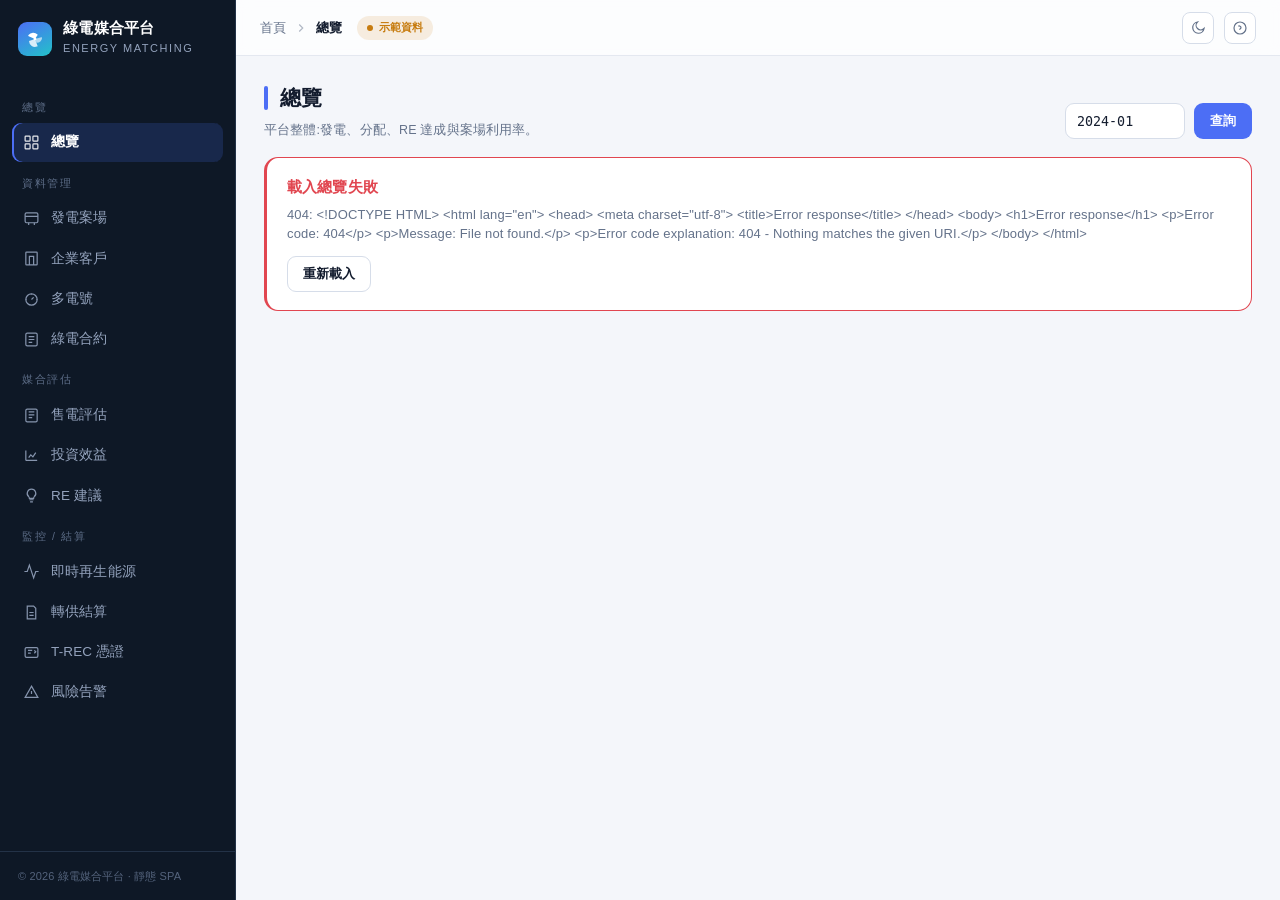
==== web/index.html @ 290f30bc "Merge branch 'fix/ux-improvements' fix(ux): auto-run flagships, 億 number format, live help panel, na" ====
<!doctype html>
<html lang="zh-Hant">
<head>
  <meta charset="utf-8">
  <meta name="viewport" content="width=device-width, initial-scale=1">
  <title>綠電媒合平台</title>
  <link rel="icon" href="data:image/svg+xml,%3Csvg xmlns='http://www.w3.org/2000/svg' viewBox='0 0 24 24'%3E%3Ccircle cx='12' cy='12' r='11' fill='%234C6EF5'/%3E%3Ccircle cx='12' cy='12' r='2' fill='white'/%3E%3C/svg%3E">
  <link rel="stylesheet" href="styles.css">
</head>
<body>
  <div class="app">
    <aside class="rail">
      <div class="brand">
        <span class="mark" aria-hidden="true">
          <svg viewBox="0 0 24 24" fill="none"><path d="M12 12 4.4 8.6c-.5-.2-.6-.9-.2-1.3A7 7 0 0 1 15 6.7c.4.4.2 1-.3 1.2L12 12Z" fill="#fff"/><path d="M12 12 15 20c.2.5-.1 1.1-.7 1.1A7 7 0 0 1 4.9 15c-.2-.6.3-1 .9-.8L12 12Z" fill="#fff" opacity=".82"/><path d="M12 12l7.5-2.2c.6-.2 1.1.3 1 .9a7 7 0 0 1-6.4 5.8c-.6 0-1-.6-.7-1.1L12 12Z" fill="#fff" opacity=".62"/><circle cx="12" cy="12" r="1.7" fill="#fff"/></svg>
        </span>
        <span><b>綠電媒合平台</b><em>ENERGY&nbsp;MATCHING</em></span>
      </div>
      <nav class="nav" id="nav">
        <div class="lbl">總覽</div>
        <a data-route="overview"><svg viewBox="0 0 24 24" fill="none" stroke="currentColor" stroke-width="1.7"><rect x="3" y="3" width="7" height="7" rx="1"/><rect x="14" y="3" width="7" height="7" rx="1"/><rect x="3" y="14" width="7" height="7" rx="1"/><rect x="14" y="14" width="7" height="7" rx="1"/></svg>總覽</a>
        <div class="lbl">資料管理</div>
        <a data-route="farms"><svg viewBox="0 0 24 24" fill="none" stroke="currentColor" stroke-width="1.7"><rect x="3" y="4" width="18" height="14" rx="2"/><path d="M3 9h18M8 18v3M16 18v3"/></svg>發電案場</a>
        <a data-route="customers"><svg viewBox="0 0 24 24" fill="none" stroke="currentColor" stroke-width="1.7"><rect x="4" y="3" width="16" height="18" rx="1"/><path d="M9 21V9h6v12M9 7h.01M15 7h.01"/></svg>企業客戶</a>
        <a data-route="meters"><svg viewBox="0 0 24 24" fill="none" stroke="currentColor" stroke-width="1.7"><circle cx="12" cy="12" r="8"/><path d="M12 12l3-3M12 4v1M20 12h-1M4 12h1"/></svg>多電號</a>
        <a data-route="contracts"><svg viewBox="0 0 24 24" fill="none" stroke="currentColor" stroke-width="1.7"><rect x="4" y="3" width="16" height="18" rx="2"/><path d="M8 8h8M8 12h8M8 16h5"/></svg>綠電合約</a>
        <div class="lbl">媒合評估</div>
        <a data-route="evaluate"><svg viewBox="0 0 24 24" fill="none" stroke="currentColor" stroke-width="1.7"><rect x="4" y="3" width="16" height="18" rx="2"/><path d="M8 7h8M8 11h8M8 15h5"/></svg>售電評估</a>
        <a data-route="investment"><svg viewBox="0 0 24 24" fill="none" stroke="currentColor" stroke-width="1.7"><path d="M4 19V5M4 19h16M8 15l3-4 3 3 4-6"/></svg>投資效益</a>
        <a data-route="recommend"><svg viewBox="0 0 24 24" fill="none" stroke="currentColor" stroke-width="1.7"><path d="M9 18h6M10 21h4M12 3a6 6 0 0 0-4 10.5c.5.5 1 1.5 1 2.5h6c0-1 .5-2 1-2.5A6 6 0 0 0 12 3z"/></svg>RE 建議</a>
        <div class="lbl">監控 / 結算</div>
        <a data-route="live"><svg viewBox="0 0 24 24" fill="none" stroke="currentColor" stroke-width="1.7"><path d="M22 12h-4l-3 9L9 3l-3 9H2"/></svg>即時再生能源</a>
        <a data-route="settlement"><svg viewBox="0 0 24 24" fill="none" stroke="currentColor" stroke-width="1.7"><path d="M6 3h9l3 3v15H6z"/><path d="M9 12h6M9 16h6"/></svg>轉供結算</a>
        <a data-route="trecs"><svg viewBox="0 0 24 24" fill="none" stroke="currentColor" stroke-width="1.7"><rect x="3" y="5" width="18" height="14" rx="2"/><path d="M7 9h6M7 13h4M16 9l2 2-2 2"/></svg>T-REC 憑證</a>
        <a data-route="risks"><svg viewBox="0 0 24 24" fill="none" stroke="currentColor" stroke-width="1.7"><path d="M12 3l9 16H3z"/><path d="M12 10v4M12 17h.01"/></svg>風險告警</a>
      </nav>
      <div class="foot">© 2026 綠電媒合平台 · 靜態 SPA</div>
    </aside>

    <div class="main">
      <div class="topbar">
        <div class="crumb"><span>首頁</span>
          <svg viewBox="0 0 24 24" fill="none" stroke="currentColor" stroke-width="2"><path d="M9 6l6 6-6 6"/></svg>
          <b id="crumb-page">售電評估工具</b></div>
        <span class="databadge" id="dataBadge" tabindex="0"></span>
        <div class="spacer"></div>
        <button class="iconbtn" id="themeBtn" title="切換主題"><svg viewBox="0 0 24 24" fill="none" stroke="currentColor" stroke-width="1.8"><path d="M21 12.8A8.5 8.5 0 1 1 11.2 3a6.6 6.6 0 0 0 9.8 9.8Z"/></svg></button>
        <button class="iconbtn" id="helpBtn" title="說明"><svg viewBox="0 0 24 24" fill="none" stroke="currentColor" stroke-width="1.8"><circle cx="12" cy="12" r="9"/><path d="M9.5 9.5a2.5 2.5 0 0 1 4 2c0 1.5-2 1.8-2 3M12 17h.01"/></svg></button>
      </div>

      <main class="content" id="view"><!-- rendered by app.js --></main>
    </div>
  </div>

  <div class="overlay" id="overlay">
    <div class="modal" role="status" aria-live="polite">
      <div class="spin"><b><svg viewBox="0 0 24 24" fill="none"><path d="M12 12 4.4 8.6c-.5-.2-.6-.9-.2-1.3A7 7 0 0 1 15 6.7c.4.4.2 1-.3 1.2L12 12Z" fill="var(--brand)"/><path d="M12 12 15 20c.2.5-.1 1.1-.7 1.1A7 7 0 0 1 4.9 15c-.2-.6.3-1 .9-.8L12 12Z" fill="var(--brand)" opacity=".7"/><path d="M12 12l7.5-2.2c.6-.2 1.1.3 1 .9a7 7 0 0 1-6.4 5.8c-.6 0-1-.6-.7-1.1L12 12Z" fill="var(--brand)" opacity=".5"/></svg></b></div>
      <h3 id="modal-title">正在求解最佳綠電組合…</h3>
      <div class="mbar"><i></i></div>
      <p>MILP 全域最佳化 · 逐時段媒合 · 約束檢查</p>
    </div>
  </div>

  <div class="overlay" id="helpOverlay">
    <div class="helpcard" role="dialog" aria-label="說明">
      <button class="helpx" id="helpClose" aria-label="關閉">&times;</button>
      <h3>關於這個平台</h3>
      <p class="hlead">綠電媒合平台——台灣企業綠電轉供(Corporate PPA)的媒合與售電決策工具。左側導覽分成三塊:</p>
      <ul class="hlist">
        <li><b>資料管理</b> — 發電案場、企業客戶(可到電號/廠區)、綠電合約。</li>
        <li><b>媒合評估</b> — 售電評估、投資效益、RE 目標建議(核心是逐時段 MILP 媒合)。</li>
        <li><b>監控 / 結算</b> — 轉供結算單、T-REC 憑證、合約風險告警、即時再生能源。</li>
      </ul>
      <p class="hnote"><span class="hb warn">示範資料</span> 代表模擬數字;<span class="hb ok">即時 · 台電資料</span> 代表即時再生能源頁的真實台電來源。</p>
      <div class="hact">
        <a class="btn ghost" href="/docs" target="_blank" rel="noopener">API 文件(Swagger)</a>
        <button class="btn primary" id="helpOk">知道了</button>
      </div>
    </div>
  </div>

  <script src="api.js"></script>
  <script src="app.js"></script>
</body>
</html>
---- web/styles.css ----
/* 綠電媒合平台 — 靜態 SPA 設計系統
   承接已核准 mockup:冷中性底 + 深藍品牌軌;售電端=靛藍、用電端=青綠;
   狀態色(好/負/premium)與品牌色分離;明暗雙主題;數據用等寬 tabular。 */

:root{
  --bg:#F4F6FA; --surface:#FFFFFF; --surface-2:#F8FAFC;
  --line:#E4E8F0; --line-strong:#D6DDE9;
  --ink:#131C2E; --muted:#64728A; --faint:#8A97AC;
  --brand:#4C6EF5; --seller:#4C6EF5; --buyer:#0C9AA0;
  --good:#2FA24D; --bad:#E14650; --warn:#C77C10;
  --seller-soft:rgba(76,110,245,.10); --buyer-soft:rgba(12,154,160,.10);
  --good-soft:rgba(47,162,77,.12); --bad-soft:rgba(225,70,80,.12); --warn-soft:rgba(199,124,16,.13);
  --rail:#0E1826; --rail-2:#132134; --rail-line:#233247; --rail-ink:#93A2BC; --rail-active:#FFFFFF; --rail-active-bg:rgba(76,110,245,.18);
  --kpi-bg:#0E1826; --kpi-line:#243350; --kpi-ink:#EAF0FA; --kpi-muted:#8FA0BD; --kpi-num:#7FA0FF;
  --shadow:0 1px 2px rgba(16,28,48,.04),0 4px 16px rgba(16,28,48,.05);
  --radius:14px; --radius-sm:9px;
  --font-ui:-apple-system,BlinkMacSystemFont,"Segoe UI","PingFang TC","Noto Sans TC","Microsoft JhengHei",sans-serif;
  --font-mono:"SF Mono","JetBrains Mono",ui-monospace,"Menlo","Consolas",monospace;
}
@media (prefers-color-scheme:dark){
  :root{
    --bg:#0A121C; --surface:#101B29; --surface-2:#0D1622;
    --line:#20304A; --line-strong:#2B3C57;
    --ink:#E7EDF6; --muted:#95A4BD; --faint:#6C7D97;
    --brand:#7290FF; --seller:#7290FF; --buyer:#2FC0BE;
    --good:#48C56C; --bad:#FF6068; --warn:#F1A83E;
    --seller-soft:rgba(114,144,255,.14); --buyer-soft:rgba(47,192,190,.13);
    --good-soft:rgba(72,197,108,.14); --bad-soft:rgba(255,96,104,.14); --warn-soft:rgba(241,168,62,.14);
    --rail:#070E17; --rail-2:#0E1826; --rail-line:#1E2C42; --rail-ink:#8595AF; --rail-active-bg:rgba(114,144,255,.16);
    --kpi-bg:#152238; --kpi-line:#26364F; --kpi-ink:#E7EDF6; --kpi-muted:#93A2BC; --kpi-num:#8FA9FF;
    --shadow:0 1px 2px rgba(0,0,0,.3),0 6px 20px rgba(0,0,0,.28);
  }
}
:root[data-theme="light"]{
  --bg:#F4F6FA; --surface:#FFFFFF; --surface-2:#F8FAFC; --line:#E4E8F0; --line-strong:#D6DDE9;
  --ink:#131C2E; --muted:#64728A; --faint:#8A97AC; --brand:#4C6EF5; --seller:#4C6EF5; --buyer:#0C9AA0;
  --good:#2FA24D; --bad:#E14650; --warn:#C77C10;
  --seller-soft:rgba(76,110,245,.10); --buyer-soft:rgba(12,154,160,.10);
  --good-soft:rgba(47,162,77,.12); --bad-soft:rgba(225,70,80,.12); --warn-soft:rgba(199,124,16,.13);
  --rail:#0E1826; --rail-2:#132134; --rail-line:#233247; --rail-ink:#93A2BC; --rail-active-bg:rgba(76,110,245,.18);
  --kpi-bg:#0E1826; --kpi-line:#243350; --kpi-ink:#EAF0FA; --kpi-muted:#8FA0BD; --kpi-num:#7FA0FF;
  --shadow:0 1px 2px rgba(16,28,48,.04),0 4px 16px rgba(16,28,48,.05);
}
:root[data-theme="dark"]{
  --bg:#0A121C; --surface:#101B29; --surface-2:#0D1622; --line:#20304A; --line-strong:#2B3C57;
  --ink:#E7EDF6; --muted:#95A4BD; --faint:#6C7D97; --brand:#7290FF; --seller:#7290FF; --buyer:#2FC0BE;
  --good:#48C56C; --bad:#FF6068; --warn:#F1A83E;
  --seller-soft:rgba(114,144,255,.14); --buyer-soft:rgba(47,192,190,.13);
  --good-soft:rgba(72,197,108,.14); --bad-soft:rgba(255,96,104,.14); --warn-soft:rgba(241,168,62,.14);
  --rail:#070E17; --rail-2:#0E1826; --rail-line:#1E2C42; --rail-ink:#8595AF; --rail-active-bg:rgba(114,144,255,.16);
  --kpi-bg:#152238; --kpi-line:#26364F; --kpi-ink:#E7EDF6; --kpi-muted:#93A2BC; --kpi-num:#8FA9FF;
  --shadow:0 1px 2px rgba(0,0,0,.3),0 6px 20px rgba(0,0,0,.28);
}

*{box-sizing:border-box}
html,body{margin:0}
body{background:var(--bg);color:var(--ink);font-family:var(--font-ui);
  font-size:14px;line-height:1.5;-webkit-font-smoothing:antialiased;letter-spacing:.01em}
.num{font-family:var(--font-mono);font-variant-numeric:tabular-nums;letter-spacing:0}
a{color:var(--brand);text-decoration:none}
h1,h2,h3{margin:0;font-weight:650;text-wrap:balance}
button{font-family:inherit}
:focus-visible{outline:2px solid var(--brand);outline-offset:2px;border-radius:6px}

.app{display:grid;grid-template-columns:236px 1fr;min-height:100vh}

/* sidebar */
.rail{background:var(--rail);color:var(--rail-ink);display:flex;flex-direction:column;
  border-right:1px solid var(--rail-line);position:sticky;top:0;height:100vh}
.brand{display:flex;align-items:center;gap:11px;padding:20px 18px 18px}
.brand .mark{width:34px;height:34px;flex:none;border-radius:9px;
  background:linear-gradient(150deg,var(--brand),#22C3C9);display:grid;place-items:center}
.brand .mark svg{width:20px;height:20px}
.brand b{color:#fff;font-size:14.5px;font-weight:680;letter-spacing:.02em;display:block;line-height:1.15}
.brand em{font-size:11px;color:var(--rail-ink);letter-spacing:.14em;font-style:normal}
.nav{display:flex;flex-direction:column;gap:2px;padding:8px 12px;margin-top:4px}
.nav .lbl{font-size:10.5px;letter-spacing:.16em;color:#5C6C86;padding:12px 10px 6px;text-transform:uppercase}
.nav a{display:flex;align-items:center;gap:11px;padding:9px 11px;border-radius:9px;color:var(--rail-ink);
  font-size:13.5px;font-weight:520;cursor:pointer}
.nav a svg{width:17px;height:17px;flex:none;opacity:.9}
.nav a:hover{background:var(--rail-2);color:#D6DEEC}
.nav a.on{background:var(--rail-active-bg);color:var(--rail-active);font-weight:600;box-shadow:inset 2px 0 0 var(--brand)}
.nav a.off{opacity:.4;cursor:not-allowed}
.nav a.off .tag{margin-left:auto;font-size:9.5px;letter-spacing:.1em;border:1px solid var(--rail-line);padding:1px 6px;border-radius:20px}
.rail .foot{margin-top:auto;padding:16px 18px;font-size:11px;color:#54637C;border-top:1px solid var(--rail-line)}

/* topbar */
.main{display:flex;flex-direction:column;min-width:0}
.topbar{height:56px;display:flex;align-items:center;gap:10px;padding:0 24px;
  border-bottom:1px solid var(--line);background:color-mix(in srgb,var(--surface) 72%,transparent);
  backdrop-filter:blur(8px);position:sticky;top:0;z-index:5}
.crumb{display:flex;align-items:center;gap:8px;font-size:13px;color:var(--muted)}
.crumb b{color:var(--ink);font-weight:600}
.crumb svg{width:14px;height:14px;opacity:.5}
.spacer{flex:1}
/* data-provenance badge: amber = simulated demo, green = real Taipower feed */
.databadge{display:inline-flex;align-items:center;gap:6px;height:24px;padding:0 10px;margin-left:4px;
  border-radius:20px;font-size:11px;font-weight:650;letter-spacing:.02em;white-space:nowrap;cursor:help;
  background:var(--warn-soft);color:var(--warn)}
.databadge::before{content:"";width:6px;height:6px;border-radius:50%;background:currentColor;flex:none}
.databadge.real{background:var(--good-soft);color:var(--good)}
.databadge:empty{display:none}
.chip{display:inline-flex;align-items:center;gap:7px;height:32px;padding:0 12px;border-radius:8px;
  border:1px solid var(--line-strong);background:var(--surface);color:var(--ink);font-size:12.5px;font-weight:550;cursor:pointer}
.chip svg{width:14px;height:14px;opacity:.7}
.iconbtn{width:32px;height:32px;display:grid;place-items:center;border-radius:8px;border:1px solid var(--line-strong);
  background:var(--surface);color:var(--muted);cursor:pointer}
.iconbtn svg{width:16px;height:16px}
.iconbtn:hover,.chip:hover{border-color:var(--brand);color:var(--brand)}

/* content */
.content{padding:26px 28px 40px;max-width:1320px;width:100%}
.pagehead{display:flex;align-items:flex-end;gap:16px;flex-wrap:wrap;margin-bottom:18px}
.pagehead .title{display:flex;align-items:center;gap:12px}
.pagehead h1{font-size:21px;letter-spacing:.01em}
.pagehead .bar{width:4px;height:24px;border-radius:3px;background:var(--brand)}
.meta{display:flex;gap:18px;flex-wrap:wrap;color:var(--muted);font-size:12.5px;margin-top:7px}
.meta b{color:var(--ink);font-weight:600}
.headactions{margin-left:auto;display:flex;gap:9px;align-items:center}
.btn{height:36px;padding:0 15px;border-radius:9px;font-size:13px;font-weight:600;cursor:pointer;
  display:inline-flex;align-items:center;gap:8px;border:1px solid transparent}
.btn svg{width:15px;height:15px}
.btn.primary{background:var(--brand);color:#fff}
.btn.primary:hover{filter:brightness(1.06)}
.btn.ghost{background:var(--surface);border-color:var(--line-strong);color:var(--ink)}
.btn.ghost:hover{border-color:var(--brand);color:var(--brand)}
.pill{display:inline-flex;align-items:center;gap:6px;height:24px;padding:0 10px;border-radius:20px;font-size:11.5px;font-weight:650;letter-spacing:.02em}
.pill.ok{background:var(--good-soft);color:var(--good)}
.pill.warnp{background:var(--warn-soft);color:var(--warn)}
.pill.bad{background:var(--bad-soft);color:var(--bad)}
.pill .dot{width:6px;height:6px;border-radius:50%;background:currentColor}

/* form panel */
.formcard{background:var(--surface);border:1px solid var(--line);border-radius:var(--radius);box-shadow:var(--shadow);
  padding:18px 20px;margin-bottom:22px}
.formgrid{display:grid;grid-template-columns:repeat(auto-fit,minmax(180px,1fr));gap:16px;align-items:start}
.field{display:flex;flex-direction:column;gap:6px;min-width:0}
.field label{font-size:12px;color:var(--muted);font-weight:600}
.field label .req{color:var(--bad);margin-left:3px}
.field input,.field select{height:38px;padding:0 11px;border-radius:9px;border:1px solid var(--line-strong);
  background:var(--surface);color:var(--ink);font-size:13.5px;font-family:inherit;width:100%}
.field input.num,.field select{font-variant-numeric:tabular-nums}
.field input:focus,.field select:focus{border-color:var(--brand);outline:none;box-shadow:0 0 0 3px var(--seller-soft)}
.field input[readonly]{background:var(--surface-2);color:var(--muted)}
.field .hint{font-size:11px;color:var(--faint)}
.formactions{margin-top:16px;display:flex;justify-content:flex-end}

/* KPI strip — auto-fit so every strip (6/4/3 KPIs) is responsive without inline overrides */
.kpis{display:grid;grid-template-columns:repeat(auto-fit,minmax(155px,1fr));gap:1px;background:var(--kpi-line);
  border:1px solid var(--kpi-line);border-radius:var(--radius);overflow:hidden;margin-bottom:22px}
.kpi{background:var(--kpi-bg);padding:16px 18px;display:flex;flex-direction:column;gap:9px;min-width:0}
.kpi .k{font-size:11.5px;color:var(--kpi-muted);letter-spacing:.03em}
.kpi .v{font-size:23px;font-weight:680;color:var(--kpi-ink);line-height:1}
.kpi .v.hl{color:var(--kpi-num)}
.kpi .v small{font-size:12px;font-weight:600;color:var(--kpi-muted);margin-left:3px}
.kpi .sub{font-size:11px;color:var(--kpi-muted)}
.kpi .sub.up{color:#59D07F}
.kpi .sub.down{color:#FF8088}

/* grid + cards */
.grid{display:grid;grid-template-columns:minmax(340px,0.86fr) 1.14fr;gap:18px;align-items:start}
.card{background:var(--surface);border:1px solid var(--line);border-radius:var(--radius);box-shadow:var(--shadow)}
.card .hd{display:flex;align-items:center;gap:10px;padding:15px 18px;border-bottom:1px solid var(--line)}
.card .hd h3{font-size:14.5px}
.card .hd .ic{width:26px;height:26px;border-radius:7px;display:grid;place-items:center}
.card .hd .ic svg{width:15px;height:15px}
.card .hd .aside{margin-left:auto;font-size:11.5px;color:var(--faint)}
.stack{display:flex;flex-direction:column;gap:18px}
.side-seller .hd{border-top:3px solid var(--seller);border-radius:var(--radius) var(--radius) 0 0}
.side-seller .hd .ic{background:var(--seller-soft);color:var(--seller)}
.side-buyer .hd{border-top:3px solid var(--buyer);border-radius:var(--radius) var(--radius) 0 0}
.side-buyer .hd .ic{background:var(--buyer-soft);color:var(--buyer)}

.rows{padding:6px 18px 14px}
.row{display:flex;align-items:baseline;justify-content:space-between;gap:12px;padding:10px 0;border-bottom:1px dashed var(--line)}
.row:last-child{border-bottom:0}
.row .lab{color:var(--muted);font-size:13px}
.row .val{font-size:14.5px;font-weight:600}
.row.total{margin-top:2px;padding-top:13px;border-top:1px solid var(--line-strong);border-bottom:0}
.row.total .lab{color:var(--ink);font-weight:650;font-size:13.5px}
.row.total .val{font-size:20px;font-weight:720}
.u{color:var(--faint);font-size:11px;font-weight:500;margin-left:4px}
.pos{color:var(--good)} .neg{color:var(--bad)} .prem{color:var(--warn)}
.note{margin:2px 18px 14px;font-size:11.5px;color:var(--warn);background:var(--warn-soft);padding:8px 11px;border-radius:8px}

.gauge{display:flex;align-items:center;gap:14px;padding:14px 18px 4px}
.ring{width:66px;height:66px;flex:none;border-radius:50%;position:relative;
  background:conic-gradient(var(--buyer) calc(var(--p,0)*1%),var(--line) 0);display:grid;place-items:center}
.ring::after{content:"";width:50px;height:50px;border-radius:50%;background:var(--surface);position:absolute}
.ring b{position:relative;font-family:var(--font-mono);font-size:14px;font-weight:700}
.g-meta .big{font-size:13px;color:var(--muted)}
.g-meta .big b{color:var(--ink);font-weight:650}
.barwrap{margin-top:8px;height:7px;border-radius:6px;background:var(--line);overflow:hidden;width:190px;max-width:100%}
.barwrap i{display:block;height:100%;background:var(--buyer);border-radius:6px}
.target-flag{font-size:11px;color:var(--muted);margin-top:6px}

/* tables */
.tablewrap{overflow-x:auto}
table{width:100%;border-collapse:collapse;font-size:13px}
th,td{text-align:right;padding:11px 14px;white-space:nowrap}
th:first-child,td:first-child{text-align:left}
thead th{font-size:11px;font-weight:600;color:var(--faint);letter-spacing:.04em;border-bottom:1px solid var(--line);background:var(--surface-2)}
tbody td{border-bottom:1px solid var(--line)}
tbody tr:last-child td{border-bottom:0}
tbody tr:hover td{background:var(--surface-2)}
tbody tr.totalrow td{border-top:2px solid var(--line-strong);font-weight:650;background:var(--surface-2)}
tbody tr.totalrow:hover td{background:var(--surface-2)}
td.empty{text-align:center;color:var(--faint);padding:22px}
.code{font-family:var(--font-mono);font-weight:600;color:var(--brand)}
.barcell{display:inline-flex;align-items:center;gap:8px;justify-content:flex-end}
.minibar{width:52px;height:6px;border-radius:4px;background:var(--line);overflow:hidden}
.minibar i{display:block;height:100%;background:var(--seller)}
.tag-slot{display:inline-block;font-size:11px;font-weight:600;padding:2px 8px;border-radius:6px}
.s-peak{background:var(--bad-soft);color:var(--bad)}
.s-half{background:var(--warn-soft);color:var(--warn)}
.s-off{background:var(--good-soft);color:var(--good)}
.re-bar{display:inline-block;width:46px;height:6px;border-radius:4px;background:var(--line);overflow:hidden;vertical-align:middle;margin-left:8px}
.re-bar i{display:block;height:100%;background:var(--buyer)}
.slotnote{padding:12px 18px 16px;font-size:12px;color:var(--muted);border-top:1px solid var(--line)}
.slotnote b{color:var(--ink);font-weight:600}
.slotnote svg{width:14px;height:14px;flex:none;vertical-align:-2px;margin-right:5px}

.period-input{height:36px;padding:0 11px;border-radius:9px;border:1px solid var(--line-strong);
  background:var(--surface);color:var(--ink);font-family:var(--font-mono);width:120px}
.period-input:focus{border-color:var(--brand);outline:none;box-shadow:0 0 0 3px var(--seller-soft)}
.section-gap{margin-top:18px}
.foot-note{margin-top:22px;font-size:11.5px;color:var(--faint);display:flex;align-items:center;gap:8px}
.foot-note svg{width:14px;height:14px;flex:none}

/* error / placeholder */
.errbox{background:var(--surface);border:1px solid var(--bad);border-left:3px solid var(--bad);
  border-radius:var(--radius);padding:18px 20px;color:var(--ink)}
.errbox h3{color:var(--bad);font-size:15px;margin-bottom:6px}
.errbox p{margin:0 0 12px;color:var(--muted);font-size:13px}
.placeholder{background:var(--surface);border:1px solid var(--line);border-radius:var(--radius);box-shadow:var(--shadow);
  padding:44px 30px;text-align:center;color:var(--muted)}
.placeholder .big{font-size:40px;margin-bottom:12px}
.placeholder h2{font-size:18px;color:var(--ink);margin-bottom:8px}
.placeholder p{margin:0 auto;max-width:440px;font-size:13.5px;line-height:1.7}

/* modal */
.overlay{position:fixed;inset:0;background:rgba(12,20,32,.52);backdrop-filter:blur(3px);
  display:none;place-items:center;z-index:40}
.overlay.show{display:grid}
.modal{background:var(--surface);border:1px solid var(--line);border-radius:16px;box-shadow:0 20px 60px rgba(0,0,0,.3);
  width:min(400px,90vw);padding:34px 34px 30px;text-align:center}
.spin{width:76px;height:76px;margin:0 auto 20px;border-radius:50%;position:relative;
  background:conic-gradient(var(--brand) 0 78%,var(--line) 0);animation:rot 1s linear infinite}
.spin::after{content:"";position:absolute;inset:8px;border-radius:50%;background:var(--surface)}
.spin b{position:absolute;inset:0;display:grid;place-items:center;z-index:1}
.spin b svg{width:26px;height:26px}
@keyframes rot{to{transform:rotate(360deg)}}
.modal h3{font-size:16px;margin-bottom:16px}
.mbar{height:8px;border-radius:6px;background:var(--line);overflow:hidden}
.mbar i{display:block;height:100%;width:10%;background:linear-gradient(90deg,var(--brand),#22C3C9);border-radius:6px;
  animation:load 2s ease forwards}
@keyframes load{to{width:94%}}
.modal p{color:var(--muted);font-size:12px;margin:14px 0 0}
/* help panel */
.helpcard{position:relative;background:var(--surface);border:1px solid var(--line);border-radius:16px;
  box-shadow:0 20px 60px rgba(0,0,0,.3);width:min(500px,92vw);padding:26px 26px 22px;text-align:left}
.helpcard h3{font-size:17px;margin-bottom:10px}
.helpcard .hlead{color:var(--muted);font-size:13px;line-height:1.7;margin:0 0 12px}
.helpcard .hlist{margin:0 0 14px;padding-left:18px;display:flex;flex-direction:column;gap:7px}
.helpcard .hlist li{font-size:13px;color:var(--ink);line-height:1.6}
.helpcard .hlist b{color:var(--brand);font-weight:650}
.helpcard .hnote{font-size:12px;color:var(--muted);line-height:1.9;margin:0 0 18px}
.helpcard .hb{display:inline-flex;align-items:center;height:20px;padding:0 8px;border-radius:20px;font-size:11px;font-weight:650}
.helpcard .hb.warn{background:var(--warn-soft);color:var(--warn)}
.helpcard .hb.ok{background:var(--good-soft);color:var(--good)}
.helpcard .hact{display:flex;gap:10px;justify-content:flex-end}
.helpcard .helpx{position:absolute;top:12px;right:14px;background:none;border:0;color:var(--faint);font-size:24px;line-height:1;cursor:pointer}
.helpcard .helpx:hover{color:var(--ink)}
@media (prefers-reduced-motion:reduce){.spin{animation:none}.mbar i{animation:none;width:94%}}

/* ---- responsive: sidebar becomes a sticky top bar (brand + horizontal-scroll nav) ---- */
@media (max-width:1080px){
  .app{display:flex;flex-direction:column}
  .rail{flex:none;position:sticky;top:0;z-index:20;height:auto;flex-direction:row;
    flex-wrap:nowrap;align-items:center;gap:10px;padding:8px 12px;
    border-right:0;border-bottom:1px solid var(--rail-line)}
  .brand{flex:none;padding:2px 2px;gap:9px}
  .brand em{display:none}
  .rail .nav{flex:1 1 auto;min-width:0;flex-direction:row;flex-wrap:nowrap;overflow-x:auto;
    gap:4px;margin-top:0;padding:2px 0;-webkit-overflow-scrolling:touch;scrollbar-width:none}
  .rail .nav::-webkit-scrollbar{display:none}
  .rail .nav .lbl,.rail .foot{display:none}
  .nav a{flex:none;padding:8px 11px;font-size:12.5px;white-space:nowrap}
  .nav a.on{box-shadow:inset 0 -2px 0 var(--brand)}
  .topbar{position:static}
  .grid{grid-template-columns:1fr}
  .content{padding:22px 18px 32px;max-width:100%}
}
@media (max-width:560px){
  .content{padding:16px 13px 28px}
  .brand b{font-size:13px}
  .kpi{padding:13px 14px}
  .kpi .v{font-size:19px}
  .kpi .v small{font-size:11px}
  .pagehead h1{font-size:19px}
  .topbar{padding:0 14px}
  .card .hd{padding:13px 15px}
  .crumb span:first-child,.crumb svg{display:none}
  .databadge{margin-left:2px}
}
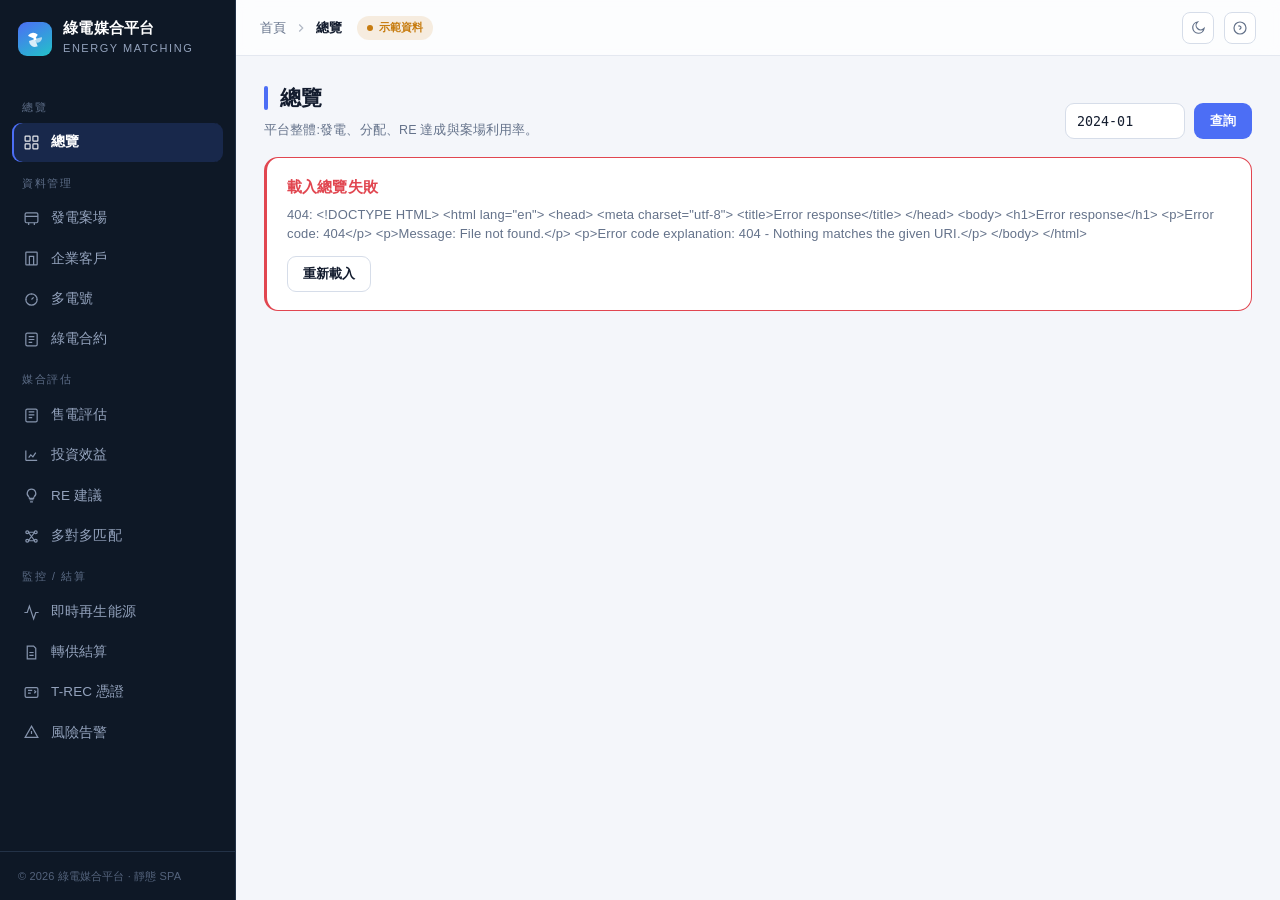
==== commit 85da1d71: "feat: add interactive 多對多匹配 scenario explorer page New "多對多匹配" page under 媒合評估 that visualizes the m" ====
--- a/web/index.html
+++ b/web/index.html
@@ -8,6 +8,7 @@
   <link rel="stylesheet" href="styles.css">
 </head>
 <body>
+  <div id="loadbar" aria-hidden="true"></div>
   <div class="app">
     <aside class="rail">
       <div class="brand">
@@ -28,6 +29,7 @@
         <a data-route="evaluate"><svg viewBox="0 0 24 24" fill="none" stroke="currentColor" stroke-width="1.7"><rect x="4" y="3" width="16" height="18" rx="2"/><path d="M8 7h8M8 11h8M8 15h5"/></svg>售電評估</a>
         <a data-route="investment"><svg viewBox="0 0 24 24" fill="none" stroke="currentColor" stroke-width="1.7"><path d="M4 19V5M4 19h16M8 15l3-4 3 3 4-6"/></svg>投資效益</a>
         <a data-route="recommend"><svg viewBox="0 0 24 24" fill="none" stroke="currentColor" stroke-width="1.7"><path d="M9 18h6M10 21h4M12 3a6 6 0 0 0-4 10.5c.5.5 1 1.5 1 2.5h6c0-1 .5-2 1-2.5A6 6 0 0 0 12 3z"/></svg>RE 建議</a>
+        <a data-route="matchmap"><svg viewBox="0 0 24 24" fill="none" stroke="currentColor" stroke-width="1.7"><circle cx="6" cy="6" r="2"/><circle cx="6" cy="18" r="2"/><circle cx="18" cy="6" r="2"/><circle cx="18" cy="18" r="2"/><path d="M8 6.7l8 10.6M8 17.3l8-10.6M8 6h8M8 18h8"/></svg>多對多匹配</a>
         <div class="lbl">監控 / 結算</div>
         <a data-route="live"><svg viewBox="0 0 24 24" fill="none" stroke="currentColor" stroke-width="1.7"><path d="M22 12h-4l-3 9L9 3l-3 9H2"/></svg>即時再生能源</a>
         <a data-route="settlement"><svg viewBox="0 0 24 24" fill="none" stroke="currentColor" stroke-width="1.7"><path d="M6 3h9l3 3v15H6z"/><path d="M9 12h6M9 16h6"/></svg>轉供結算</a>
--- a/web/styles.css
+++ b/web/styles.css
@@ -194,8 +194,26 @@
 .barwrap i{display:block;height:100%;background:var(--buyer);border-radius:6px}
 .target-flag{font-size:11px;color:var(--muted);margin-top:6px}
 
+/* top loading bar — light, non-blocking */
+#loadbar{position:fixed;top:0;left:0;right:0;height:3px;z-index:60;opacity:0;pointer-events:none;
+  transition:opacity .25s ease;overflow:hidden}
+#loadbar.on{opacity:1}
+#loadbar::before{content:"";position:absolute;top:0;bottom:0;width:38%;
+  background:linear-gradient(90deg,transparent,var(--brand),transparent);
+  animation:loadslide 1.05s cubic-bezier(.4,0,.2,1) infinite}
+@keyframes loadslide{0%{left:-40%}100%{left:100%}}
+@media (prefers-reduced-motion:reduce){#loadbar::before{animation:none;width:100%;opacity:.55;background:var(--brand)}}
+
 /* tables */
-.tablewrap{overflow-x:auto}
+.tablewrap{overflow-x:auto;
+  background:
+    linear-gradient(to right, var(--surface) 30%, transparent) left center,
+    linear-gradient(to left, var(--surface) 30%, transparent) right center,
+    linear-gradient(to right, rgba(90,110,150,.22), transparent) left center,
+    linear-gradient(to left, rgba(90,110,150,.22), transparent) right center;
+  background-repeat:no-repeat;
+  background-size:46px 100%, 46px 100%, 15px 100%, 15px 100%;
+  background-attachment:local, local, scroll, scroll}
 table{width:100%;border-collapse:collapse;font-size:13px}
 th,td{text-align:right;padding:11px 14px;white-space:nowrap}
 th:first-child,td:first-child{text-align:left}
@@ -303,3 +321,58 @@
   .crumb span:first-child,.crumb svg{display:none}
   .databadge{margin-left:2px}
 }
+
+/* 多對多匹配:Sankey 式配置圖 */
+.mm-legend{display:flex;align-items:center;justify-content:space-between;gap:10px;
+  padding:14px 16px 4px;font-size:12px;color:var(--muted)}
+.mm-lg{display:inline-flex;align-items:center;gap:6px;font-weight:600;color:var(--ink)}
+.mm-lg::before{content:"";width:11px;height:11px;border-radius:3px;background:var(--line-strong)}
+.mm-lg.farm::before{background:var(--good)}
+.mm-lg.cust::before{background:var(--buyer)}
+.mm-arrow{color:var(--good);font-weight:700;letter-spacing:.05em}
+.mm-wrap{width:100%;overflow-x:auto;padding:4px 12px 10px}
+.mm-svg{width:100%;height:auto;display:block;min-width:560px}
+.mm-svg text{font-family:var(--font-ui)}
+.mm-flow{fill:var(--good);stroke:var(--good);transition:opacity .15s}
+.mm-flow.real{opacity:.46;stroke-width:.5}
+.mm-flow.hypo{opacity:.24;stroke-width:1;stroke-dasharray:5 3}
+.mm-svg:has(.mm-flow:hover) .mm-flow{opacity:.1}
+.mm-svg .mm-flow:hover{opacity:.92}
+.mm-node rect{fill:var(--surface);stroke:var(--line-strong);stroke-width:1.4}
+.mm-farm rect{stroke:var(--good)}
+.mm-cust rect{stroke:var(--buyer)}
+.mm-node .mm-t1{font-size:14px;font-weight:700;fill:var(--ink)}
+.mm-node .mm-t2{font-size:11px;fill:var(--muted);font-family:var(--font-mono)}
+.mm-caps{display:flex;justify-content:space-between;gap:12px;padding:2px 16px 14px;
+  font-size:12px;font-weight:600}
+.mm-caps span:first-child{color:var(--good)}
+.mm-caps span:last-child{color:var(--buyer);text-align:right}
+@media (max-width:640px){ .mm-caps{flex-direction:column;gap:5px} .mm-caps span:last-child{text-align:left} }
+
+/* 多對多匹配:情境設定面板 */
+.mm-panel{margin-bottom:16px}
+.mm-panelbody{padding:14px 16px 16px;display:flex;flex-direction:column;gap:14px}
+.mm-pricerow{display:flex;align-items:center;gap:12px;flex-wrap:wrap}
+.mm-pricerow label{display:inline-flex;align-items:center;gap:8px;font-weight:600;font-size:13px}
+.mm-pricerow input{width:88px;padding:6px 9px;border:1px solid var(--line-strong);border-radius:var(--radius-sm);
+  background:var(--surface-2);color:var(--ink)}
+.mm-pricerow .hint{font-size:11.5px;color:var(--muted)}
+.mm-picks{display:grid;grid-template-columns:1fr 1fr;gap:14px}
+.mm-col{border:1px solid var(--line);border-radius:var(--radius-sm);background:var(--surface-2);overflow:hidden}
+.mm-colhd{display:flex;align-items:center;justify-content:space-between;gap:8px;
+  padding:9px 12px;border-bottom:1px solid var(--line);font-size:12px;font-weight:700;color:var(--muted)}
+.mm-all{border:1px solid var(--line-strong);background:var(--surface);color:var(--brand);
+  font-size:11px;font-weight:600;padding:3px 8px;border-radius:6px;cursor:pointer}
+.mm-all:hover{background:var(--seller-soft)}
+.mm-list{max-height:230px;overflow-y:auto;padding:6px}
+.mm-pick{display:flex;align-items:center;gap:8px;padding:6px 8px;border-radius:6px;font-size:13px;cursor:pointer}
+.mm-pick:hover{background:var(--surface)}
+.mm-pick.cust{justify-content:space-between}
+.mm-pick label{display:flex;align-items:center;gap:8px;cursor:pointer;min-width:0;flex:1}
+.mm-pick input[type=checkbox]{flex:none;width:15px;height:15px;accent-color:var(--brand)}
+.mm-pick .nm{overflow:hidden;text-overflow:ellipsis;white-space:nowrap}
+.mm-re{flex:none;display:inline-flex;align-items:center;gap:4px;font-size:11px;color:var(--muted)}
+.mm-re input{width:52px;padding:4px 6px;border:1px solid var(--line-strong);border-radius:6px;
+  background:var(--surface);color:var(--ink);text-align:right}
+.mm-panelactions{display:flex;justify-content:flex-end}
+@media (max-width:720px){ .mm-picks{grid-template-columns:1fr} }
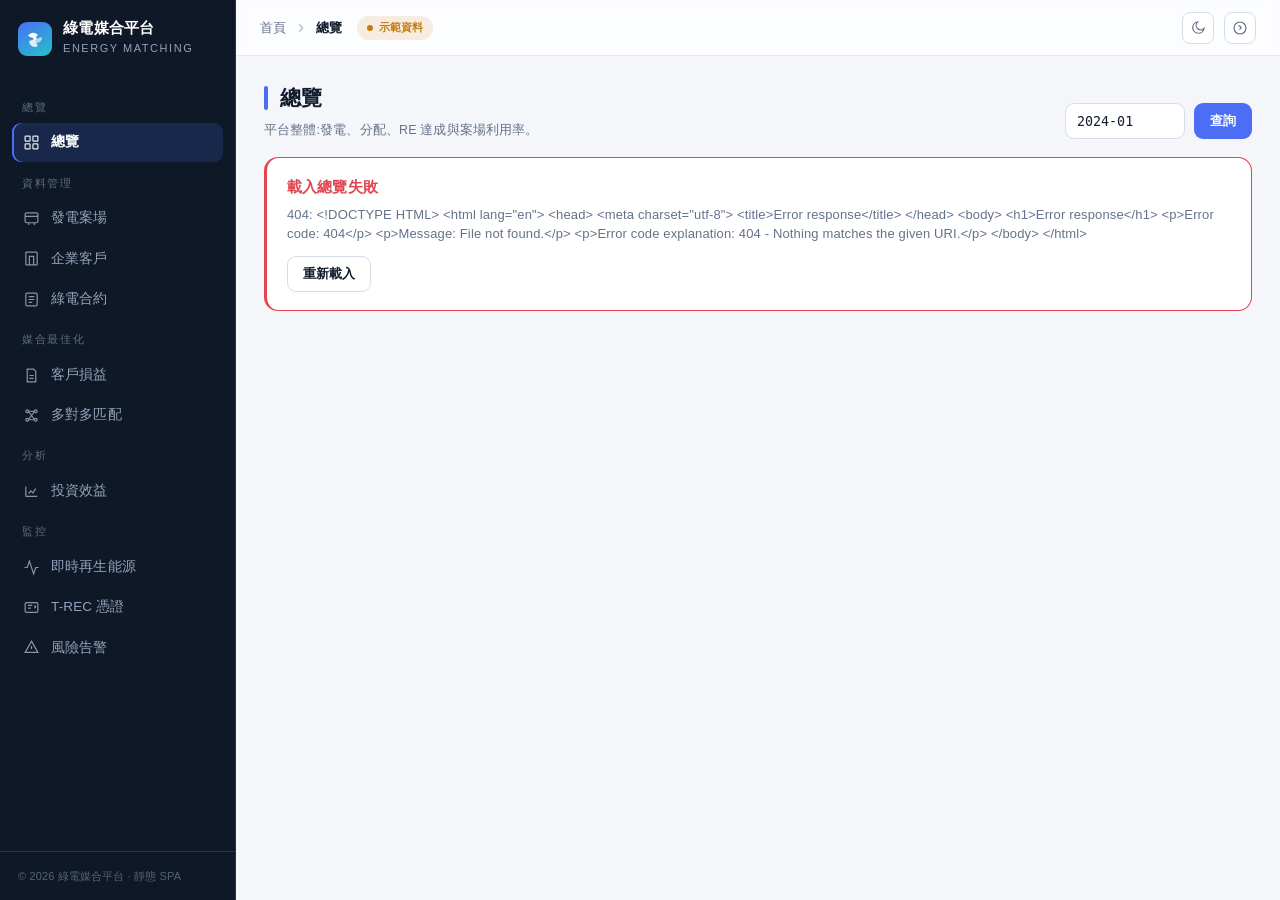
==== commit 6e71b196: "refactor: consolidate navigation with segmented sub-tabs Reduce the sidebar from 13 items to 10 by f" ====
--- a/web/index.html
+++ b/web/index.html
@@ -23,16 +23,14 @@
         <div class="lbl">資料管理</div>
         <a data-route="farms"><svg viewBox="0 0 24 24" fill="none" stroke="currentColor" stroke-width="1.7"><rect x="3" y="4" width="18" height="14" rx="2"/><path d="M3 9h18M8 18v3M16 18v3"/></svg>發電案場</a>
         <a data-route="customers"><svg viewBox="0 0 24 24" fill="none" stroke="currentColor" stroke-width="1.7"><rect x="4" y="3" width="16" height="18" rx="1"/><path d="M9 21V9h6v12M9 7h.01M15 7h.01"/></svg>企業客戶</a>
-        <a data-route="meters"><svg viewBox="0 0 24 24" fill="none" stroke="currentColor" stroke-width="1.7"><circle cx="12" cy="12" r="8"/><path d="M12 12l3-3M12 4v1M20 12h-1M4 12h1"/></svg>多電號</a>
         <a data-route="contracts"><svg viewBox="0 0 24 24" fill="none" stroke="currentColor" stroke-width="1.7"><rect x="4" y="3" width="16" height="18" rx="2"/><path d="M8 8h8M8 12h8M8 16h5"/></svg>綠電合約</a>
-        <div class="lbl">媒合評估</div>
-        <a data-route="evaluate"><svg viewBox="0 0 24 24" fill="none" stroke="currentColor" stroke-width="1.7"><rect x="4" y="3" width="16" height="18" rx="2"/><path d="M8 7h8M8 11h8M8 15h5"/></svg>售電評估</a>
+        <div class="lbl">媒合最佳化</div>
+        <a data-route="evaluate"><svg viewBox="0 0 24 24" fill="none" stroke="currentColor" stroke-width="1.7"><path d="M6 3h9l3 3v15H6z"/><path d="M9 12h6M9 16h6"/></svg>客戶損益</a>
+        <a data-route="matchmap"><svg viewBox="0 0 24 24" fill="none" stroke="currentColor" stroke-width="1.7"><circle cx="6" cy="6" r="2"/><circle cx="6" cy="18" r="2"/><circle cx="18" cy="6" r="2"/><circle cx="18" cy="18" r="2"/><path d="M8 6.7l8 10.6M8 17.3l8-10.6M8 6h8M8 18h8"/></svg>多對多匹配</a>
+        <div class="lbl">分析</div>
         <a data-route="investment"><svg viewBox="0 0 24 24" fill="none" stroke="currentColor" stroke-width="1.7"><path d="M4 19V5M4 19h16M8 15l3-4 3 3 4-6"/></svg>投資效益</a>
-        <a data-route="recommend"><svg viewBox="0 0 24 24" fill="none" stroke="currentColor" stroke-width="1.7"><path d="M9 18h6M10 21h4M12 3a6 6 0 0 0-4 10.5c.5.5 1 1.5 1 2.5h6c0-1 .5-2 1-2.5A6 6 0 0 0 12 3z"/></svg>RE 建議</a>
-        <a data-route="matchmap"><svg viewBox="0 0 24 24" fill="none" stroke="currentColor" stroke-width="1.7"><circle cx="6" cy="6" r="2"/><circle cx="6" cy="18" r="2"/><circle cx="18" cy="6" r="2"/><circle cx="18" cy="18" r="2"/><path d="M8 6.7l8 10.6M8 17.3l8-10.6M8 6h8M8 18h8"/></svg>多對多匹配</a>
-        <div class="lbl">監控 / 結算</div>
+        <div class="lbl">監控</div>
         <a data-route="live"><svg viewBox="0 0 24 24" fill="none" stroke="currentColor" stroke-width="1.7"><path d="M22 12h-4l-3 9L9 3l-3 9H2"/></svg>即時再生能源</a>
-        <a data-route="settlement"><svg viewBox="0 0 24 24" fill="none" stroke="currentColor" stroke-width="1.7"><path d="M6 3h9l3 3v15H6z"/><path d="M9 12h6M9 16h6"/></svg>轉供結算</a>
         <a data-route="trecs"><svg viewBox="0 0 24 24" fill="none" stroke="currentColor" stroke-width="1.7"><rect x="3" y="5" width="18" height="14" rx="2"/><path d="M7 9h6M7 13h4M16 9l2 2-2 2"/></svg>T-REC 憑證</a>
         <a data-route="risks"><svg viewBox="0 0 24 24" fill="none" stroke="currentColor" stroke-width="1.7"><path d="M12 3l9 16H3z"/><path d="M12 10v4M12 17h.01"/></svg>風險告警</a>
       </nav>
--- a/web/styles.css
+++ b/web/styles.css
@@ -110,6 +110,14 @@
 
 /* content */
 .content{padding:26px 28px 40px;max-width:1320px;width:100%}
+/* segmented sub-tabs (整併後的頁內分頁切換) */
+.subtabs{display:inline-flex;gap:4px;background:var(--surface-2);border:1px solid var(--line);
+  border-radius:11px;padding:4px;margin-bottom:18px;max-width:100%;overflow-x:auto}
+.subtab{padding:7px 15px;border-radius:8px;font-size:13px;font-weight:600;color:var(--muted);
+  text-decoration:none;white-space:nowrap;transition:color .12s,background .12s}
+.subtab:hover{color:var(--ink)}
+.subtab.on{background:var(--surface);color:var(--ink);box-shadow:var(--shadow)}
+
 .pagehead{display:flex;align-items:flex-end;gap:16px;flex-wrap:wrap;margin-bottom:18px}
 .pagehead .title{display:flex;align-items:center;gap:12px}
 .pagehead h1{font-size:21px;letter-spacing:.01em}
@@ -343,6 +351,11 @@
 .mm-cust rect{stroke:var(--buyer)}
 .mm-node .mm-t1{font-size:14px;font-weight:700;fill:var(--ink)}
 .mm-node .mm-t2{font-size:11px;fill:var(--muted);font-family:var(--font-mono)}
+.mm-node .mm-t2.warn{fill:var(--warn)}
+.mm-supply-note{display:flex;gap:10px;align-items:flex-start;margin:0 0 16px;padding:12px 15px;
+  border:1px solid var(--warn);background:var(--warn-soft);border-radius:var(--radius-sm);
+  font-size:12.5px;line-height:1.65;color:var(--ink)}
+.mm-supply-note svg{width:18px;height:18px;flex:none;color:var(--warn);margin-top:1px}
 .mm-caps{display:flex;justify-content:space-between;gap:12px;padding:2px 16px 14px;
   font-size:12px;font-weight:600}
 .mm-caps span:first-child{color:var(--good)}
@@ -367,12 +380,54 @@
 .mm-list{max-height:230px;overflow-y:auto;padding:6px}
 .mm-pick{display:flex;align-items:center;gap:8px;padding:6px 8px;border-radius:6px;font-size:13px;cursor:pointer}
 .mm-pick:hover{background:var(--surface)}
-.mm-pick.cust{justify-content:space-between}
+.mm-pick.cust,.mm-pick.farm{justify-content:space-between}
 .mm-pick label{display:flex;align-items:center;gap:8px;cursor:pointer;min-width:0;flex:1}
 .mm-pick input[type=checkbox]{flex:none;width:15px;height:15px;accent-color:var(--brand)}
 .mm-pick .nm{overflow:hidden;text-overflow:ellipsis;white-space:nowrap}
-.mm-re{flex:none;display:inline-flex;align-items:center;gap:4px;font-size:11px;color:var(--muted)}
-.mm-re input{width:52px;padding:4px 6px;border:1px solid var(--line-strong);border-radius:6px;
+.mm-re,.mm-fi{flex:none;display:inline-flex;align-items:center;gap:4px;font-size:11px;color:var(--muted)}
+.mm-re input,.mm-fi input{width:52px;padding:4px 6px;border:1px solid var(--line-strong);border-radius:6px;
   background:var(--surface);color:var(--ink);text-align:right}
+.mm-fi input{width:56px}
 .mm-panelactions{display:flex;justify-content:flex-end}
 @media (max-width:720px){ .mm-picks{grid-template-columns:1fr} }
+
+/* 多對多匹配:可展開的演算法說明 */
+.mm-explain{margin-top:16px;border:1px solid var(--line);border-radius:var(--radius);
+  background:var(--surface);box-shadow:var(--shadow);overflow:hidden}
+.mm-explain>summary{cursor:pointer;list-style:none;padding:14px 18px;font-weight:700;
+  font-size:14px;color:var(--ink);display:flex;align-items:center;gap:9px;user-select:none}
+.mm-explain>summary::-webkit-details-marker{display:none}
+.mm-explain>summary::before{content:"▸";color:var(--brand);font-size:12px;
+  transition:transform .15s;display:inline-block}
+.mm-explain[open]>summary::before{transform:rotate(90deg)}
+.mm-explain>summary:hover{background:var(--surface-2)}
+.mm-explain-body{padding:6px 22px 20px;font-size:13px;line-height:1.75;
+  color:var(--ink);border-top:1px solid var(--line)}
+.mm-explain-body h4{margin:18px 0 6px;font-size:11.5px;letter-spacing:.05em;
+  text-transform:uppercase;color:var(--muted)}
+.mm-explain-body p{margin:6px 0}
+.mm-explain-body .lead{margin-top:14px}
+.mm-explain-body .muted{color:var(--muted);font-size:12.5px}
+.mm-explain-body ul{margin:6px 0;padding-left:20px}
+.mm-explain-body ul li{margin:4px 0}
+/* 三階段視覺化管線 */
+.mm-expipe{display:grid;grid-template-columns:1fr auto 1fr auto 1fr;gap:10px;align-items:stretch;margin:12px 0 4px}
+.mm-exarr{align-self:center;color:var(--brand);font-size:12px;opacity:.7}
+.mm-exph{border:1px solid var(--line);border-radius:var(--radius-sm);background:var(--surface-2);
+  padding:13px 14px;display:flex;flex-direction:column;gap:9px}
+.mm-exph-h{display:flex;align-items:center;gap:8px;flex-wrap:wrap}
+.mm-exph-h .pn{flex:none;width:20px;height:20px;border-radius:50%;background:var(--brand);color:#fff;
+  font-weight:700;font-size:11px;display:flex;align-items:center;justify-content:center;font-family:var(--font-mono)}
+.mm-exph-h b{font-size:14px}
+.mm-exph-h .tg{font-family:var(--font-mono);font-size:9.5px;letter-spacing:.04em;color:var(--muted);
+  background:var(--surface);border:1px solid var(--line);border-radius:6px;padding:2px 6px}
+.mm-exbars{display:flex;align-items:flex-end;gap:4px;height:38px}
+.mm-exbars i{flex:1;border-radius:3px 3px 1px 1px;opacity:.9}
+.mm-exbars i.g{background:var(--good)} .mm-exbars i.d{background:var(--buyer)}
+.mm-exph p{margin:0;font-size:12px;color:var(--muted);line-height:1.55}
+.mm-ex-link{margin-top:16px}
+.mm-ex-link a{font-weight:600;font-size:13px}
+@media (max-width:640px){
+  .mm-expipe{grid-template-columns:1fr}
+  .mm-exarr{transform:rotate(90deg);justify-self:center}
+}
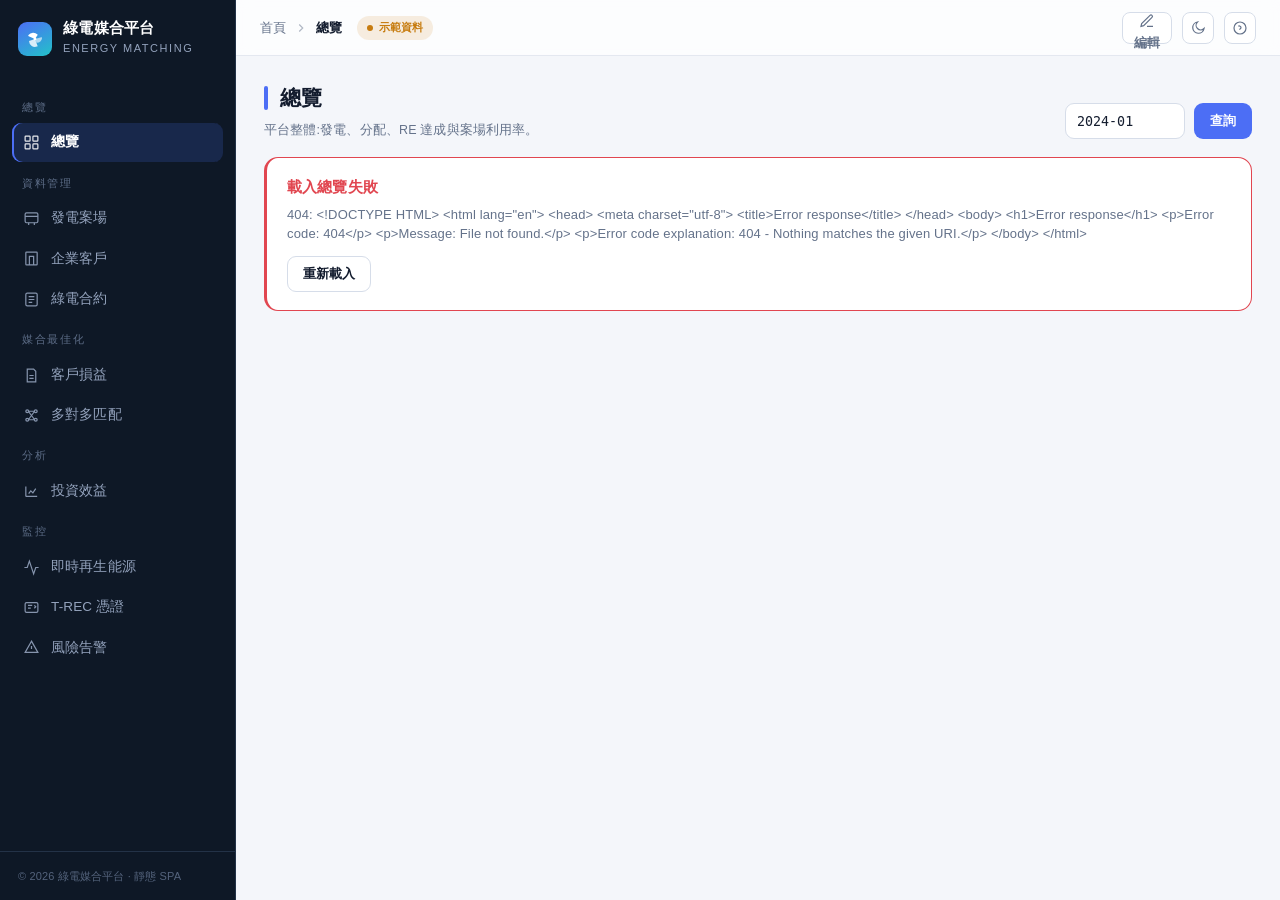
==== commit 17f3fc10: "feat: edit-mode CRUD UI for 發電案場 and 企業客戶 Add an 編輯模式 toggle in the topbar (prompts for the write pa" ====
--- a/web/index.html
+++ b/web/index.html
@@ -44,6 +44,7 @@
           <b id="crumb-page">售電評估工具</b></div>
         <span class="databadge" id="dataBadge" tabindex="0"></span>
         <div class="spacer"></div>
+        <button class="iconbtn editbtn" id="editBtn" title="編輯模式(資料管理)"><svg viewBox="0 0 24 24" fill="none" stroke="currentColor" stroke-width="1.8"><path d="M12 20h9M16.5 3.5a2.1 2.1 0 0 1 3 3L7 19l-4 1 1-4z"/></svg><span>編輯</span></button>
         <button class="iconbtn" id="themeBtn" title="切換主題"><svg viewBox="0 0 24 24" fill="none" stroke="currentColor" stroke-width="1.8"><path d="M21 12.8A8.5 8.5 0 1 1 11.2 3a6.6 6.6 0 0 0 9.8 9.8Z"/></svg></button>
         <button class="iconbtn" id="helpBtn" title="說明"><svg viewBox="0 0 24 24" fill="none" stroke="currentColor" stroke-width="1.8"><circle cx="12" cy="12" r="9"/><path d="M9.5 9.5a2.5 2.5 0 0 1 4 2c0 1.5-2 1.8-2 3M12 17h.01"/></svg></button>
       </div>
--- a/web/styles.css
+++ b/web/styles.css
@@ -431,3 +431,32 @@
   .mm-expipe{grid-template-columns:1fr}
   .mm-exarr{transform:rotate(90deg);justify-self:center}
 }
+
+/* 編輯模式 + 實體 CRUD */
+.iconbtn.editbtn{width:auto;padding:0 11px;gap:6px;font-size:12.5px;font-weight:600}
+.iconbtn.editbtn span{display:inline}
+.iconbtn.editbtn.on{background:var(--brand);color:#fff;border-color:var(--brand)}
+.btn.sm{height:30px;padding:0 12px;font-size:12.5px;margin-left:auto}
+.btn.danger{background:var(--bad);color:#fff;border-color:var(--bad)}
+.btn.danger:hover{filter:brightness(1.06)}
+.rowact{white-space:nowrap;text-align:right}
+.mini{font-size:12px;font-weight:600;padding:4px 9px;border-radius:7px;border:1px solid var(--line-strong);
+  background:var(--surface);color:var(--muted);cursor:pointer;margin-left:5px}
+.mini:hover{color:var(--ink);border-color:var(--brand)}
+.mini.danger{color:var(--bad);border-color:transparent}
+.mini.danger:hover{border-color:var(--bad);background:var(--bad-soft)}
+.formmodal{background:var(--surface);border:1px solid var(--line);border-radius:16px;box-shadow:var(--shadow);
+  width:100%;max-width:460px;overflow:hidden;margin:auto}
+.fm-hd{display:flex;align-items:center;justify-content:space-between;padding:15px 20px;border-bottom:1px solid var(--line)}
+.fm-hd h3{margin:0;font-size:17px}
+.fm-x{background:none;border:none;font-size:22px;line-height:1;color:var(--muted);cursor:pointer;padding:0 4px}
+.fm-body{padding:18px 20px 20px;display:flex;flex-direction:column;gap:13px;max-height:74vh;overflow-y:auto}
+.fm-note{margin:0;font-size:12.5px;color:var(--muted);line-height:1.65}
+.fm-f{display:flex;flex-direction:column;gap:5px;font-size:13px;font-weight:600}
+.fm-f .req{color:var(--bad);font-style:normal}
+.fm-f input,.fm-f select{padding:9px 11px;border:1px solid var(--line-strong);border-radius:9px;
+  background:var(--surface-2);color:var(--ink);font-size:14px;font-weight:400}
+.fm-f input:focus,.fm-f select:focus{outline:none;border-color:var(--brand)}
+.fm-err{color:var(--bad);font-size:12.5px}
+.fm-err:not(:empty){padding:8px 11px;background:var(--bad-soft);border-radius:8px;line-height:1.5}
+.fm-act{display:flex;justify-content:flex-end;gap:10px;margin-top:4px}
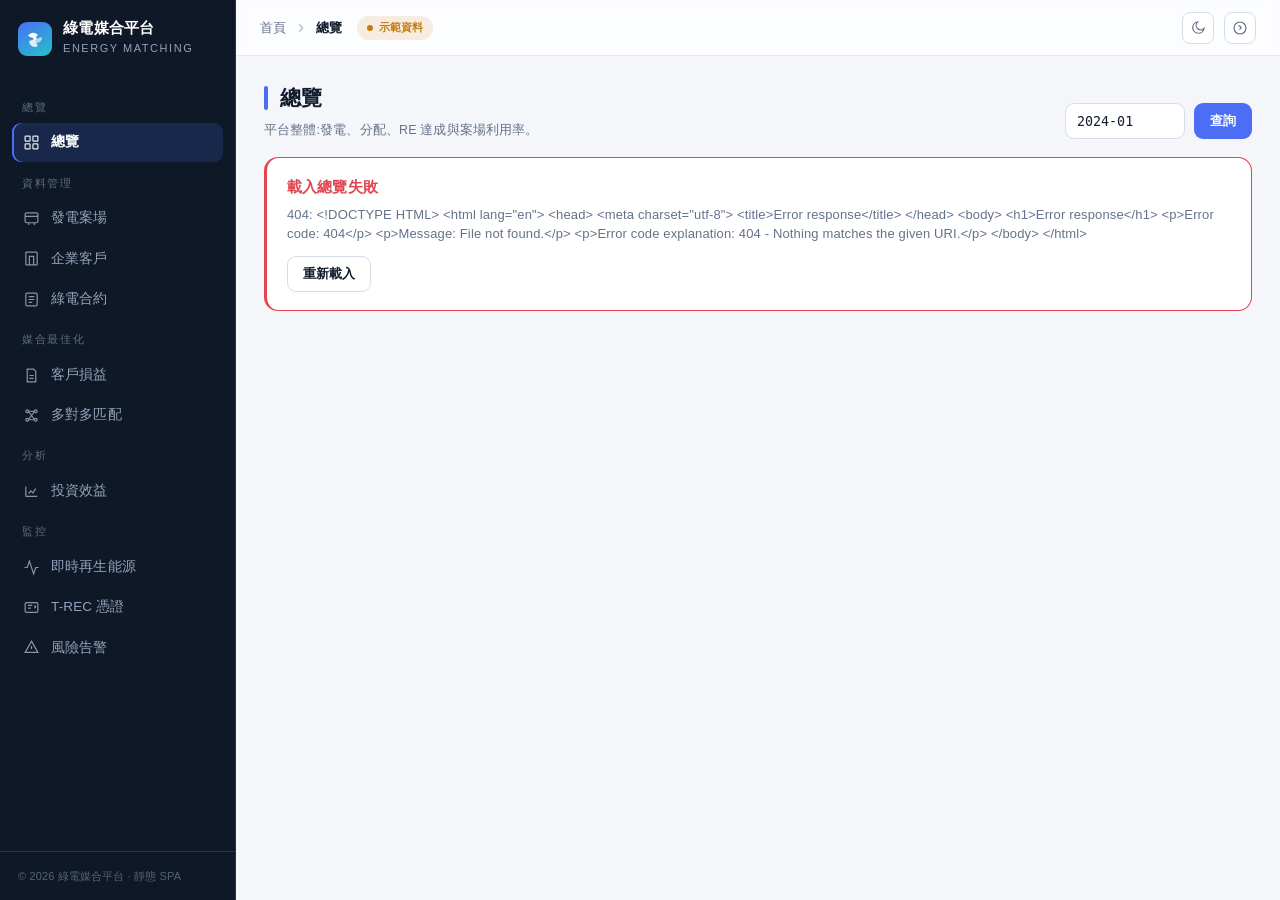
==== commit 05032952: "refactor: always-on CRUD on data pages, hide password/edit toggle Per feedback: drop the awkward glo" ====
--- a/web/index.html
+++ b/web/index.html
@@ -44,7 +44,6 @@
           <b id="crumb-page">售電評估工具</b></div>
         <span class="databadge" id="dataBadge" tabindex="0"></span>
         <div class="spacer"></div>
-        <button class="iconbtn editbtn" id="editBtn" title="編輯模式(資料管理)"><svg viewBox="0 0 24 24" fill="none" stroke="currentColor" stroke-width="1.8"><path d="M12 20h9M16.5 3.5a2.1 2.1 0 0 1 3 3L7 19l-4 1 1-4z"/></svg><span>編輯</span></button>
         <button class="iconbtn" id="themeBtn" title="切換主題"><svg viewBox="0 0 24 24" fill="none" stroke="currentColor" stroke-width="1.8"><path d="M21 12.8A8.5 8.5 0 1 1 11.2 3a6.6 6.6 0 0 0 9.8 9.8Z"/></svg></button>
         <button class="iconbtn" id="helpBtn" title="說明"><svg viewBox="0 0 24 24" fill="none" stroke="currentColor" stroke-width="1.8"><circle cx="12" cy="12" r="9"/><path d="M9.5 9.5a2.5 2.5 0 0 1 4 2c0 1.5-2 1.8-2 3M12 17h.01"/></svg></button>
       </div>
--- a/web/styles.css
+++ b/web/styles.css
@@ -432,14 +432,13 @@
   .mm-exarr{transform:rotate(90deg);justify-self:center}
 }
 
-/* 編輯模式 + 實體 CRUD */
-.iconbtn.editbtn{width:auto;padding:0 11px;gap:6px;font-size:12.5px;font-weight:600}
-.iconbtn.editbtn span{display:inline}
-.iconbtn.editbtn.on{background:var(--brand);color:#fff;border-color:var(--brand)}
+/* 實體 CRUD(資料管理頁) */
 .btn.sm{height:30px;padding:0 12px;font-size:12.5px;margin-left:auto}
 .btn.danger{background:var(--bad);color:#fff;border-color:var(--bad)}
 .btn.danger:hover{filter:brightness(1.06)}
-.rowact{white-space:nowrap;text-align:right}
+.rowact,.actcol{white-space:nowrap;text-align:right;position:sticky;right:0;background:var(--surface);
+  box-shadow:-8px 0 10px -8px rgba(16,28,48,.14)}
+tbody tr:hover .rowact{background:var(--surface-2)}
 .mini{font-size:12px;font-weight:600;padding:4px 9px;border-radius:7px;border:1px solid var(--line-strong);
   background:var(--surface);color:var(--muted);cursor:pointer;margin-left:5px}
 .mini:hover{color:var(--ink);border-color:var(--brand)}
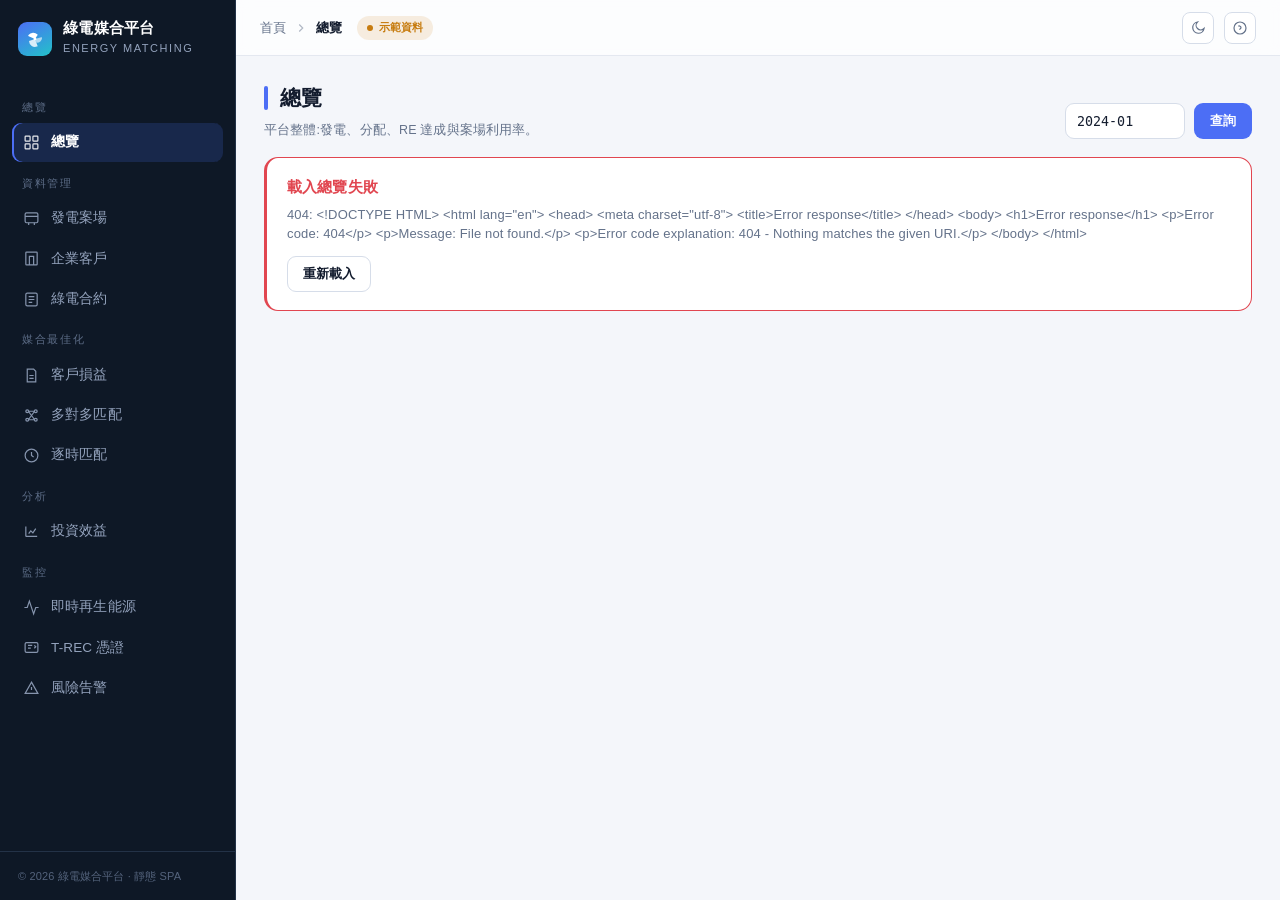
==== commit c13a2e38: "feat: C6 hourly (24/7 CFE) matching view New "逐時匹配" page: system CFE% vs paper RE% with the time-mis" ====
--- a/web/index.html
+++ b/web/index.html
@@ -6,9 +6,12 @@
   <title>綠電媒合平台</title>
   <link rel="icon" href="data:image/svg+xml,%3Csvg xmlns='http://www.w3.org/2000/svg' viewBox='0 0 24 24'%3E%3Ccircle cx='12' cy='12' r='11' fill='%234C6EF5'/%3E%3Ccircle cx='12' cy='12' r='2' fill='white'/%3E%3C/svg%3E">
   <link rel="stylesheet" href="styles.css">
+  <script>try{var t=localStorage.getItem("emp-theme");if(t)document.documentElement.setAttribute("data-theme",t);}catch(e){}</script>
 </head>
 <body>
   <div id="loadbar" aria-hidden="true"></div>
+  <div id="loadmsg" role="status" aria-live="polite"><span class="spin"></span><span id="loadmsg-txt"></span></div>
+  <div id="toasts" aria-live="polite"></div>
   <div class="app">
     <aside class="rail">
       <div class="brand">
@@ -27,6 +30,7 @@
         <div class="lbl">媒合最佳化</div>
         <a data-route="evaluate"><svg viewBox="0 0 24 24" fill="none" stroke="currentColor" stroke-width="1.7"><path d="M6 3h9l3 3v15H6z"/><path d="M9 12h6M9 16h6"/></svg>客戶損益</a>
         <a data-route="matchmap"><svg viewBox="0 0 24 24" fill="none" stroke="currentColor" stroke-width="1.7"><circle cx="6" cy="6" r="2"/><circle cx="6" cy="18" r="2"/><circle cx="18" cy="6" r="2"/><circle cx="18" cy="18" r="2"/><path d="M8 6.7l8 10.6M8 17.3l8-10.6M8 6h8M8 18h8"/></svg>多對多匹配</a>
+        <a data-route="cfe"><svg viewBox="0 0 24 24" fill="none" stroke="currentColor" stroke-width="1.7"><circle cx="12" cy="12" r="9"/><path d="M12 7v5l3 2"/></svg>逐時匹配</a>
         <div class="lbl">分析</div>
         <a data-route="investment"><svg viewBox="0 0 24 24" fill="none" stroke="currentColor" stroke-width="1.7"><path d="M4 19V5M4 19h16M8 15l3-4 3 3 4-6"/></svg>投資效益</a>
         <div class="lbl">監控</div>
--- a/web/styles.css
+++ b/web/styles.css
@@ -136,7 +136,49 @@
 .pill.ok{background:var(--good-soft);color:var(--good)}
 .pill.warnp{background:var(--warn-soft);color:var(--warn)}
 .pill.bad{background:var(--bad-soft);color:var(--bad)}
+.pill.neut{background:color-mix(in srgb,var(--muted) 15%,transparent);color:var(--muted)}
+.pill.info{background:color-mix(in srgb,var(--brand) 15%,transparent);color:var(--brand)}
 .pill .dot{width:6px;height:6px;border-radius:50%;background:currentColor}
+/* 電號時段用電結構 (尖/半/離) 迷你堆疊條 */
+.toubar{display:flex;width:120px;height:7px;border-radius:5px;overflow:hidden;background:var(--surface-2);margin-left:auto}
+.toubar i{display:block;height:100%}
+.toubar i.sp{background:var(--bad)} .toubar i.hp{background:var(--warn)} .toubar i.op{background:var(--good)}
+.toutxt{font-size:11px;color:var(--muted);margin-top:3px;text-align:right;font-variant-numeric:tabular-nums}
+/* 三時段供需匹配圖 */
+.slotviz{padding:18px 18px 6px}
+.slotviz svg{width:100%;max-width:560px;height:auto;display:block;margin:0 auto}
+.slotviz-lg{display:flex;flex-wrap:wrap;gap:8px 18px;justify-content:center;margin-top:8px;font-size:12.5px;color:var(--muted)}
+.slotviz-lg span{display:flex;align-items:center;gap:7px}
+.slotviz-lg i{width:14px;height:11px;border-radius:3px;display:inline-block}
+.slotviz-hint{color:var(--faint);font-size:11.5px}
+.subhd{display:flex;align-items:baseline;gap:10px;padding:16px 18px 0;border-top:1px solid var(--line);margin-top:6px}
+.subhd span{font-size:14px;font-weight:650;color:var(--ink)}
+.subhd small{font-size:12px;color:var(--muted)}
+/* 收合的概念說明(明確標示意) */
+.concept{margin:12px 18px 6px;border:1px solid var(--line);border-radius:11px;background:var(--surface-2)}
+.concept summary{cursor:pointer;list-style:none;padding:11px 14px;font-size:13px;font-weight:650;color:var(--ink);display:flex;align-items:center;justify-content:space-between;gap:10px}
+.concept summary::-webkit-details-marker{display:none}
+.concept summary span{font-size:11.5px;font-weight:500;color:var(--faint)}
+.concept[open] summary{border-bottom:1px solid var(--line)}
+.concept-body{padding:12px 14px;font-size:12.5px;color:var(--muted);line-height:1.65}
+.concept-body b{color:var(--ink)}
+.concept-body a{display:inline-block;margin-top:9px;color:var(--brand);font-weight:600}
+.concept-note{display:block;margin-top:10px;padding:8px 11px;border-radius:8px;background:var(--warn-soft);color:var(--warn);font-size:11px;font-weight:600}
+/* toast 通知 + 求解中文字 chip */
+#toasts{position:fixed;left:50%;bottom:26px;transform:translateX(-50%);z-index:120;display:flex;flex-direction:column;gap:8px;align-items:center;pointer-events:none}
+.toast{display:flex;align-items:center;gap:8px;max-width:min(90vw,420px);padding:10px 15px;border-radius:11px;
+  background:var(--surface);border:1px solid var(--line-strong);box-shadow:0 8px 26px rgba(10,18,28,.20);
+  font-size:13px;font-weight:600;color:var(--ink);opacity:0;transform:translateY(8px);transition:opacity .22s,transform .22s}
+.toast.show{opacity:1;transform:translateY(0)}
+.toast .dot{width:8px;height:8px;border-radius:50%;flex:none}
+.toast.ok .dot{background:var(--good)} .toast.bad .dot{background:var(--bad)} .toast.info .dot{background:var(--brand)}
+#loadmsg{position:fixed;top:12px;left:50%;transform:translateX(-50%);z-index:120;display:none;align-items:center;gap:9px;
+  padding:7px 14px;border-radius:20px;background:var(--surface);border:1px solid var(--line-strong);
+  box-shadow:0 6px 20px rgba(10,18,28,.18);font-size:12.5px;font-weight:600;color:var(--ink)}
+#loadmsg.on{display:inline-flex}
+#loadmsg .spin{width:13px;height:13px;border-radius:50%;border:2px solid var(--line-strong);border-top-color:var(--brand);animation:spin .7s linear infinite}
+@keyframes spin{to{transform:rotate(360deg)}}
+@media (prefers-reduced-motion:reduce){#loadmsg .spin{animation:none}.toast{transition:none}}
 
 /* form panel */
 .formcard{background:var(--surface);border:1px solid var(--line);border-radius:var(--radius);box-shadow:var(--shadow);
@@ -451,6 +493,8 @@
 .fm-x{background:none;border:none;font-size:22px;line-height:1;color:var(--muted);cursor:pointer;padding:0 4px}
 .fm-body{padding:18px 20px 20px;display:flex;flex-direction:column;gap:13px;max-height:74vh;overflow-y:auto}
 .fm-note{margin:0;font-size:12.5px;color:var(--muted);line-height:1.65}
+.fm-tools{display:flex;justify-content:flex-end;margin:-4px 0 2px}
+.fm-tools .fm-sim{height:30px;padding:0 12px;font-size:12.5px}
 .fm-f{display:flex;flex-direction:column;gap:5px;font-size:13px;font-weight:600}
 .fm-f .req{color:var(--bad);font-style:normal}
 .fm-f input,.fm-f select{padding:9px 11px;border:1px solid var(--line-strong);border-radius:9px;
@@ -459,3 +503,39 @@
 .fm-err{color:var(--bad);font-size:12.5px}
 .fm-err:not(:empty){padding:8px 11px;background:var(--bad-soft);border-radius:8px;line-height:1.5}
 .fm-act{display:flex;justify-content:flex-end;gap:10px;margin-top:4px}
+
+/* 名詞說明 ⓘ + popover */
+.infotip{display:inline-grid;place-items:center;width:16px;height:16px;margin-left:5px;padding:0;border:none;border-radius:50%;background:transparent;color:var(--faint);cursor:pointer;vertical-align:middle;transition:color .15s}
+.infotip:hover{color:var(--brand)}
+.infotip svg{width:13px;height:13px}
+.tip-pop{position:fixed;z-index:200;max-width:340px;background:var(--surface);border:1px solid var(--line);border-radius:12px;box-shadow:0 16px 44px rgba(0,0,0,.28);font-size:12px;color:var(--muted);line-height:1.6;animation:tipIn .12s ease}
+.tip-pop .tip-hd{display:flex;align-items:center;justify-content:space-between;gap:10px;padding:11px 14px;border-bottom:1px solid var(--line);font-weight:650;color:var(--ink);font-size:12.5px}
+.tip-pop .tip-x{border:none;background:transparent;color:var(--faint);font-size:19px;line-height:1;cursor:pointer;padding:0 2px}
+.tip-pop .tip-x:hover{color:var(--ink)}
+.tip-pop .tip-bd{padding:12px 14px}
+.tip-pop .tip-bd p{margin:0 0 9px}
+.tip-pop .tip-bd p:last-child{margin-bottom:0}
+.tip-pop .tip-bd b{color:var(--ink);font-weight:640}
+.tip-pop .tip-eg{color:var(--faint);font-style:italic}
+@keyframes tipIn{from{opacity:0;transform:translateY(-4px)}to{opacity:1;transform:none}}
+
+/* 逐時匹配 (24/7 CFE) 視圖 */
+.cfe-selwrap{margin-left:auto;font-size:12px;color:var(--muted);display:inline-flex;align-items:center;gap:7px}
+.cfe-select{background:var(--surface-2);border:1px solid var(--line);border-radius:8px;color:var(--ink);font-size:12.5px;padding:5px 9px;cursor:pointer}
+.cfe-chart-box{margin:14px 8px 4px}
+.cfe-chart-box svg{width:100%;height:auto;display:block}
+.cfe-grid{stroke:var(--line);stroke-width:1;opacity:.45}
+.cfe-axis{stroke:var(--line);stroke-width:1}
+.cfe-xtick{fill:var(--faint);font-size:11px;text-anchor:middle}
+.cfe-demand{fill:var(--faint);fill-opacity:.20}
+.cfe-match{fill:var(--good);fill-opacity:.60}
+.cfe-gen{fill:none;stroke:var(--seller);stroke-width:2;stroke-linejoin:round;stroke-linecap:round}
+.cfe-lg{display:flex;flex-wrap:wrap;align-items:center;gap:16px;padding:2px 12px 6px;font-size:11.5px;color:var(--muted)}
+.cfe-lg span{display:inline-flex;align-items:center;gap:6px}
+.cfe-lg .sw{width:13px;height:13px;border-radius:3px;display:inline-block}
+.cfe-lg .ln{width:15px;height:0;border-top:2.5px solid var(--seller);display:inline-block}
+.cfe-lg .cfe-hint{margin-left:auto;color:var(--faint)}
+.gapbar{position:relative;display:inline-block;width:120px;height:9px;border-radius:5px;background:var(--surface-2);overflow:hidden;vertical-align:middle}
+.gapbar i{position:absolute;left:0;top:0;height:100%;border-radius:5px}
+.gapbar .p{background:var(--faint);opacity:.35}
+.gapbar .c{background:var(--good)}
